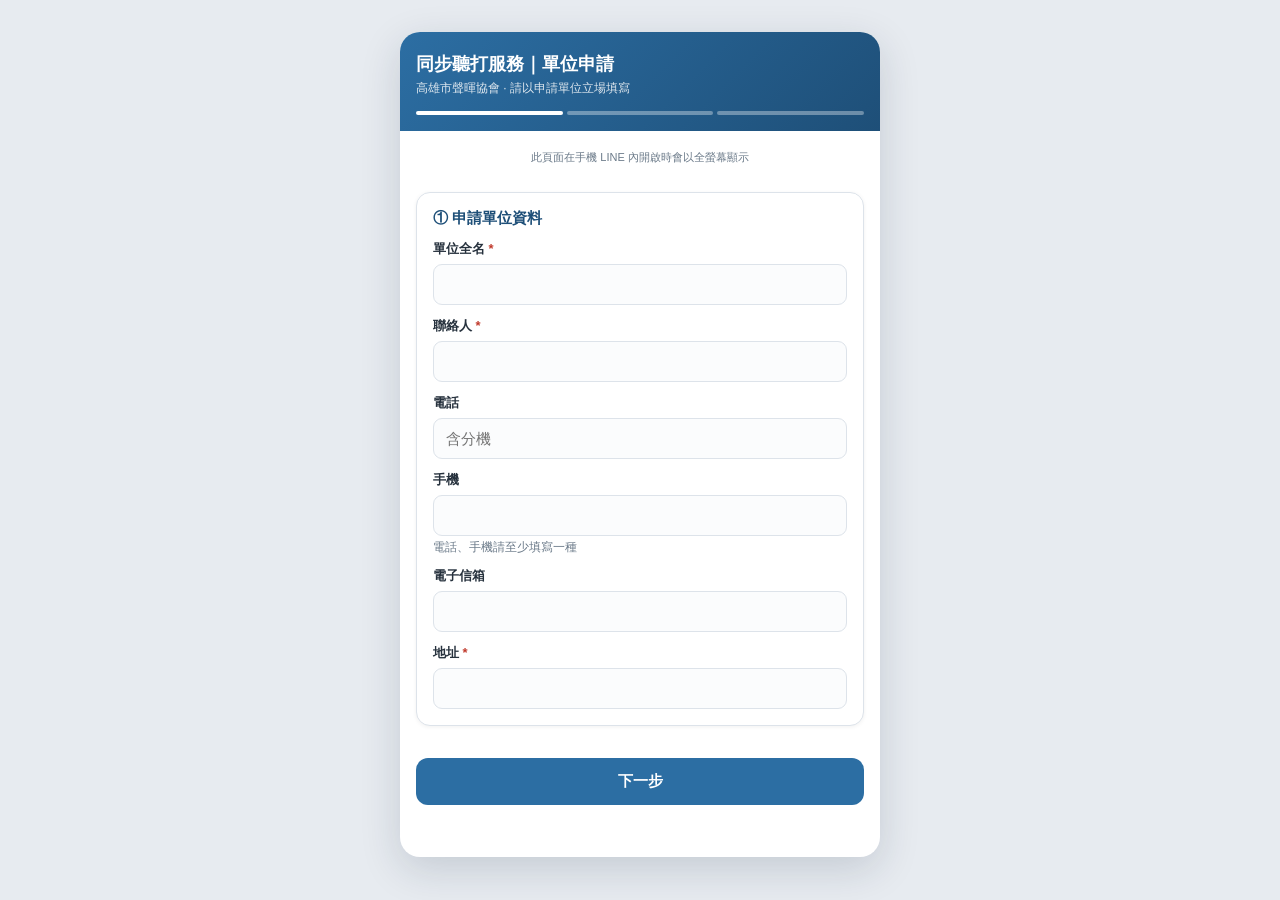
==== liff-org/index.html @ b11aace9 "新增 LIFF 申請頁面" ====
<!DOCTYPE html>
<html lang="zh-Hant">
<head>
<meta charset="UTF-8">
<meta name="viewport" content="width=device-width, initial-scale=1.0, maximum-scale=1.0, user-scalable=no">
<title>高雄市同步聽打服務 - 單位申請</title>
<link rel="stylesheet" href="../assets/style.css">
<script charset="utf-8" src="https://static.line-scdn.net/liff/edge/2/sdk.js"></script>
</head>
<body>

<div class="app-shell">

  <header>
    <h1>同步聽打服務｜單位申請</h1>
    <p>高雄市聲暉協會 · 請以申請單位立場填寫</p>
    <div class="progress">
      <div class="dot active" data-dot="1"></div>
      <div class="dot" data-dot="2"></div>
      <div class="dot" data-dot="3"></div>
    </div>
  </header>
  <p class="desktop-hint">此頁面在手機 LINE 內開啟時會以全螢幕顯示</p>

  <form id="appForm" onsubmit="return false;">

    <!-- STEP 1：單位基本資料 -->
    <div class="step active" data-step="1">
      <div class="card">
        <h2>① 申請單位資料</h2>

        <label class="req">單位全名</label>
        <input type="text" id="orgName" required>

        <label class="req">聯絡人</label>
        <input type="text" id="contactName" required>

        <label>電話</label>
        <input type="tel" id="contactPhone" inputmode="tel" placeholder="含分機">

        <label>手機</label>
        <input type="tel" id="contactMobile" inputmode="tel">
        <div class="hint">電話、手機請至少填寫一種</div>

        <label>電子信箱</label>
        <input type="email" id="contactEmail" inputmode="email">

        <label class="req">地址</label>
        <input type="text" id="orgAddress" required>
      </div>
    </div>

    <!-- STEP 2：申請內容 -->
    <div class="step" data-step="2">
      <div class="card">
        <h2>② 服務內容</h2>

        <label class="req">服務日期</label>
        <input type="date" id="serviceDate" required>

        <div style="display:flex; gap:10px;">
          <div style="flex:1;">
            <label class="req">開始時間</label>
            <input type="time" id="serviceStartTime" required>
          </div>
          <div style="flex:1;">
            <label class="req">結束時間</label>
            <input type="time" id="serviceEndTime" required>
          </div>
        </div>
        <div class="hint">系統會自動換算服務時數</div>

        <label class="req">服務事由</label>
        <textarea id="serviceReason" placeholder="請說明活動性質；不涉及私人商業利益、付費課程需自費申請" required></textarea>

        <label class="req">服務地點</label>
        <input type="text" id="serviceLocation" placeholder="請詳填地址、廳室" required>

        <div style="display:flex; gap:10px;">
          <div style="flex:1;">
            <label class="req">聽語障者人數</label>
            <input type="number" id="deafCount" inputmode="numeric" min="1" required>
          </div>
          <div style="flex:1;">
            <label>來賓人數</label>
            <input type="number" id="guestCount" inputmode="numeric" min="0">
          </div>
        </div>

        <label class="req">服務方式</label>
        <div class="radio-row">
          <label><input type="radio" name="serviceMode" value="現場服務" required> 現場服務</label>
          <label><input type="radio" name="serviceMode" value="線上服務(Google Meet)"> 線上服務（Google Meet）</label>
        </div>

        <label>空間設備（可複選）</label>
        <div class="check-row">
          <label><input type="checkbox" name="equipment" value="聽打員以筆電螢幕協助聽障者個人"> 聽打員以筆電螢幕協助聽障者個人</label>
          <label><input type="checkbox" name="equipment" value="現場投影"> 現場投影</label>
          <label><input type="checkbox" name="equipment" value="需借用移動式投影機及布幕"> 需借用移動式投影機及布幕（自費申請不提供）</label>
        </div>
      </div>
    </div>

    <!-- STEP 3：確認送出 -->
    <div class="step" data-step="3">
      <div class="card">
        <h2>③ 確認申請資料</h2>
        <div id="summaryBox"></div>

        <div class="notice">
          單位申請採「實體用印」方式，不需要在此簽名。送出後系統會產生申請編號，
          本會核章與案號確認後，會提供可列印的完整申請表供貴單位蓋用單位戳章。
        </div>

        <div class="agree">
          <input type="checkbox" id="agreedToTerms" required>
          <span>本單位已詳讀【同步聽打服務申請須知】，保證本申請表所填寫內容及檢附文件均屬實，並知悉遲到逾20分鐘服務將自動取消。</span>
        </div>
      </div>
    </div>

  </form>

  <div class="nav">
    <button class="btn btn-secondary" id="prevBtn" style="display:none;">上一步</button>
    <button class="btn btn-primary" id="nextBtn">下一步</button>
  </div>

  <div id="resultScreen">
    <div class="icon">✅</div>
    <h2>申請已送出</h2>
    <p>申請編號：</p>
    <div class="appid" id="resultAppId">--</div>
    <p class="hint">窗口確認案號與派遣後，會提供可列印的完整申請表供貴單位用印，如有疑問請撥打 0971-300-105（陳先生）</p>
  </div>

  <div id="loadingOverlay">
    <div class="spinner"></div>
    <div>送出中，請稍候...</div>
  </div>

</div><!-- /.app-shell -->

<script>
/* ============================================================
 * 設定區：部署後請填入你的 LIFF ID 與 GAS 網頁應用程式網址
 * （跟個人申請頁面共用同一個 GAS_WEB_APP_URL 即可，同一個後端）
 * ============================================================ */
const LIFF_ID = 'YOUR_ORG_LIFF_ID';
const GAS_WEB_APP_URL = 'YOUR_GAS_WEB_APP_URL';

let currentStep = 1;
const totalSteps = 3;
let lineProfile = { userId: '', displayName: '' };

async function initLiff() {
  try {
    await liff.init({ liffId: LIFF_ID });
    if (!liff.isLoggedIn()) {
      liff.login();
      return;
    }
    const profile = await liff.getProfile();
    lineProfile.userId = profile.userId;
    lineProfile.displayName = profile.displayName;
  } catch (err) {
    console.warn('LIFF 初始化失敗（若在一般瀏覽器測試屬正常現象）', err);
  }
}
initLiff();

const prevBtn = document.getElementById('prevBtn');
const nextBtn = document.getElementById('nextBtn');

function showStep(step) {
  document.querySelectorAll('.step').forEach(el => {
    el.classList.toggle('active', Number(el.dataset.step) === step);
  });
  document.querySelectorAll('.progress .dot').forEach(el => {
    el.classList.toggle('active', Number(el.dataset.dot) <= step);
  });
  prevBtn.style.display = step === 1 ? 'none' : 'block';
  nextBtn.textContent = step === totalSteps ? '確認送出' : '下一步';
  if (step === totalSteps) renderSummary();
  currentStep = step;
}

function validateStep(step) {
  if (step === 1) {
    const orgName = document.getElementById('orgName').value.trim();
    const contactName = document.getElementById('contactName').value.trim();
    const address = document.getElementById('orgAddress').value.trim();
    const phone = document.getElementById('contactPhone').value.trim();
    const mobile = document.getElementById('contactMobile').value.trim();
    if (!orgName || !contactName || !address) { alert('請填寫單位全名、聯絡人與地址'); return false; }
    if (!phone && !mobile) { alert('請至少填寫一種聯絡方式（電話或手機）'); return false; }
  }
  if (step === 2) {
    const required = ['serviceDate', 'serviceStartTime', 'serviceEndTime', 'serviceReason', 'serviceLocation', 'deafCount'];
    for (const id of required) {
      if (!document.getElementById(id).value) { alert('請完整填寫服務內容必填欄位'); return false; }
    }
    if (!document.querySelector('input[name=serviceMode]:checked')) { alert('請選擇服務方式'); return false; }
  }
  if (step === 3) {
    if (!document.getElementById('agreedToTerms').checked) {
      alert('請勾選同意申請須知'); return false;
    }
  }
  return true;
}

nextBtn.addEventListener('click', () => {
  if (!validateStep(currentStep)) return;
  if (currentStep === totalSteps) {
    submitApplication();
    return;
  }
  showStep(currentStep + 1);
  document.querySelector('.app-shell').scrollIntoView({ block: 'start' });
});

prevBtn.addEventListener('click', () => {
  showStep(currentStep - 1);
  document.querySelector('.app-shell').scrollIntoView({ block: 'start' });
});

function renderSummary() {
  const mode = document.querySelector('input[name=serviceMode]:checked');
  const equipment = Array.from(document.querySelectorAll('input[name=equipment]:checked')).map(el => el.value);
  const rows = [
    ['單位全名', document.getElementById('orgName').value],
    ['聯絡人', document.getElementById('contactName').value],
    ['服務日期', document.getElementById('serviceDate').value],
    ['服務時間', document.getElementById('serviceStartTime').value + ' - ' + document.getElementById('serviceEndTime').value],
    ['服務地點', document.getElementById('serviceLocation').value],
    ['聽語障者人數', document.getElementById('deafCount').value],
    ['服務方式', mode ? mode.value : ''],
    ['空間設備', equipment.join('、') || '未勾選'],
  ];
  document.getElementById('summaryBox').innerHTML = rows.map(r =>
    '<div class="summary-item"><span>' + r[0] + '</span><span>' + (r[1] || '-') + '</span></div>'
  ).join('');
}

function calcHours(start, end) {
  if (!start || !end) return '';
  const [sh, sm] = start.split(':').map(Number);
  const [eh, em] = end.split(':').map(Number);
  let diff = (eh * 60 + em) - (sh * 60 + sm);
  if (diff < 0) diff += 24 * 60;
  return (diff / 60).toFixed(1);
}

async function submitApplication() {
  const mode = document.querySelector('input[name=serviceMode]:checked');
  const equipment = Array.from(document.querySelectorAll('input[name=equipment]:checked')).map(el => el.value);
  const start = document.getElementById('serviceStartTime').value;
  const end = document.getElementById('serviceEndTime').value;

  const payload = {
    applicationType: '單位申請',
    lineUserId: lineProfile.userId,
    lineDisplayName: lineProfile.displayName,
    orgName: document.getElementById('orgName').value,
    contactName: document.getElementById('contactName').value,
    contactPhone: document.getElementById('contactPhone').value,
    contactMobile: document.getElementById('contactMobile').value,
    contactEmail: document.getElementById('contactEmail').value,
    orgAddress: document.getElementById('orgAddress').value,
    serviceDate: document.getElementById('serviceDate').value,
    serviceStartTime: start,
    serviceEndTime: end,
    serviceHours: calcHours(start, end),
    serviceReason: document.getElementById('serviceReason').value,
    serviceLocation: document.getElementById('serviceLocation').value,
    deafCount: document.getElementById('deafCount').value,
    serviceMode: mode ? mode.value : '',
    guestCount: document.getElementById('guestCount').value,
    equipment: equipment,
    agreedToTerms: document.getElementById('agreedToTerms').checked
  };

  document.getElementById('loadingOverlay').classList.add('active');

  try {
    const res = await fetch(GAS_WEB_APP_URL, {
      method: 'POST',
      headers: { 'Content-Type': 'text/plain;charset=utf-8' },
      body: JSON.stringify(payload)
    });
    const result = await res.json();

    document.getElementById('loadingOverlay').classList.remove('active');

    if (result.ok) {
      document.getElementById('resultAppId').textContent = result.applicationId;
      document.querySelector('form').style.display = 'none';
      document.querySelector('header .progress').style.display = 'none';
      document.querySelector('.nav').style.display = 'none';
      document.getElementById('resultScreen').classList.add('active');
    } else {
      alert('送出失敗：' + result.error);
    }
  } catch (err) {
    document.getElementById('loadingOverlay').classList.remove('active');
    alert('連線發生錯誤，請稍後再試：' + err.message);
  }
}
</script>

</body>
</html>
---- assets/style.css ----
/* ============================================================
 * 高雄市同步聽打服務 - 線上申請系統 共用樣式
 * 個人申請 / 單位申請 兩個頁面共用這份 CSS
 * ============================================================ */

:root{
  --primary:#2c6ea3;
  --primary-dark:#1e4f78;
  --accent:#e8a33d;
  --bg:#e7ebf0;
  --card:#ffffff;
  --border:#dde3ea;
  --text:#26313d;
  --muted:#6b7a89;
  --danger:#c0392b;
  --ok:#2f9e5b;
}
*{box-sizing:border-box;}
html,body{height:100%;}
body{
  margin:0; font-family:"PingFang TC","Noto Sans TC","Microsoft JhengHei",sans-serif;
  background:var(--bg); color:var(--text);
}

/* ---------- App Shell（手機滿版，電腦/平板置中成卡片） ---------- */
.app-shell{
  max-width:480px; margin:0 auto; background:var(--card);
  min-height:100vh; position:relative; padding-bottom:32px;
}
@media (min-width:640px){
  body{padding:32px 0;}
  .app-shell{
    min-height:auto; border-radius:20px; overflow:hidden;
    box-shadow:0 12px 40px rgba(20,40,60,.16);
  }
}

header{
  background:linear-gradient(135deg,var(--primary),var(--primary-dark));
  color:#fff; padding:20px 16px 16px;
}
header h1{margin:0 0 4px; font-size:18px;}
header p{margin:0; font-size:12px; opacity:.85;}

.progress{display:flex; gap:4px; margin-top:14px;}
.progress .dot{flex:1; height:4px; border-radius:2px; background:rgba(255,255,255,.35); transition:background .2s;}
.progress .dot.active{background:#fff;}

.step{display:none; padding:16px;}
.step.active{display:block; animation:fadeIn .18s ease;}
@keyframes fadeIn{from{opacity:0; transform:translateY(4px);} to{opacity:1; transform:translateY(0);}}

.card{
  background:var(--card); border-radius:14px; padding:16px;
  box-shadow:0 1px 4px rgba(0,0,0,.06); margin-bottom:12px; border:1px solid var(--border);
}
.card h2{font-size:15px; margin:0 0 12px; color:var(--primary-dark);}

label{display:block; font-size:13px; font-weight:600; margin:12px 0 6px; color:var(--text);}
label.req::after{content:" *"; color:var(--danger);}

input[type=text], input[type=tel], input[type=email], input[type=number],
input[type=date], input[type=time], textarea, select{
  width:100%; padding:11px 12px; border:1px solid var(--border); border-radius:9px;
  font-size:15px; background:#fbfcfd; font-family:inherit; transition:border-color .15s, box-shadow .15s;
}
input:focus, textarea:focus, select:focus{
  outline:none; border-color:var(--primary); box-shadow:0 0 0 3px rgba(44,110,163,.15);
}
textarea{min-height:70px; resize:vertical;}
.hint{font-size:11.5px; color:var(--muted); margin-top:4px;}

.radio-row, .check-row{display:flex; flex-direction:column; gap:8px; margin-top:6px;}
.radio-row label, .check-row label{
  display:flex; align-items:center; gap:8px; font-weight:400; margin:0; cursor:pointer;
  padding:10px 12px; border:1px solid var(--border); border-radius:9px; background:#fbfcfd;
  transition:border-color .15s, background .15s;
}
.radio-row input, .check-row input{width:18px; height:18px; accent-color:var(--primary); flex-shrink:0;}
.radio-row label:has(input:checked), .check-row label:has(input:checked){
  border-color:var(--primary); background:#eef4fa;
}

.upload-box{
  border:2px dashed var(--border); border-radius:12px; padding:16px; text-align:center;
  color:var(--muted); font-size:13px; position:relative; overflow:hidden; margin-top:6px;
  cursor:pointer; transition:border-color .15s;
}
.upload-box:hover{border-color:var(--primary);}
.upload-box img{max-width:100%; border-radius:8px; margin-top:8px;}
.upload-box input[type=file]{
  position:absolute; inset:0; opacity:0; cursor:pointer;
}
.upload-btn{
  display:inline-block; background:var(--primary); color:#fff; padding:8px 16px;
  border-radius:20px; font-size:13px; margin-top:4px; pointer-events:none;
}

#sigCanvas{
  width:100%; height:160px; border:1px solid var(--border); border-radius:10px;
  background:#fff; touch-action:none; display:block; cursor:crosshair;
}
.sig-actions{display:flex; justify-content:flex-end; margin-top:8px;}
.btn-ghost{
  background:none; border:1px solid var(--border); color:var(--muted);
  padding:6px 14px; border-radius:18px; font-size:12.5px; cursor:pointer;
}
.btn-ghost:hover{border-color:var(--primary); color:var(--primary);}

.nav{display:flex; gap:10px; padding:4px 16px 20px;}
.btn{
  flex:1; padding:14px; border:none; border-radius:12px; font-size:15px; font-weight:600;
  cursor:pointer; transition:opacity .15s, transform .1s;
}
.btn:active{transform:scale(.98);}
.btn-primary{background:var(--primary); color:#fff;}
@media (hover:hover){ .btn-primary:hover{background:var(--primary-dark);} }
.btn-secondary{background:#fff; color:var(--primary); border:1px solid var(--primary);}
.btn:disabled{opacity:.5; cursor:not-allowed;}

.summary-item{display:flex; justify-content:space-between; gap:12px; font-size:13.5px; padding:7px 0; border-bottom:1px dashed var(--border);}
.summary-item span:first-child{color:var(--muted); flex-shrink:0;}
.summary-item span:last-child{text-align:right;}

.notice{
  background:#fff6e6; border:1px solid #f0d59a; border-radius:10px; padding:12px;
  font-size:12.5px; color:#7a5c12; margin-top:14px; line-height:1.6;
}

.agree{display:flex; align-items:flex-start; gap:8px; font-size:12.5px; color:var(--muted); margin-top:14px;}
.agree input{margin-top:2px; accent-color:var(--primary);}

#resultScreen{display:none; padding:40px 20px; text-align:center;}
#resultScreen.active{display:block; animation:fadeIn .25s ease;}
#resultScreen .icon{font-size:48px;}
#resultScreen h2{margin:12px 0 6px;}
#resultScreen .appid{
  display:inline-block; background:#eef4fa; color:var(--primary-dark); font-weight:700;
  padding:8px 16px; border-radius:10px; margin:10px 0; letter-spacing:.5px;
}

#loadingOverlay{
  position:absolute; inset:0; background:rgba(255,255,255,.92); display:none;
  align-items:center; justify-content:center; flex-direction:column; z-index:99; gap:10px;
  min-height:100%;
}
#loadingOverlay.active{display:flex;}
.spinner{width:34px; height:34px; border:3px solid var(--border); border-top-color:var(--primary); border-radius:50%; animation:spin 1s linear infinite;}
@keyframes spin{to{transform:rotate(360deg);}}

.errmsg{color:var(--danger); font-size:12.5px; margin-top:6px; display:none;}

/* 桌面/平板下瀏覽用的簡易導覽提示（LINE 內建瀏覽器不會顯示，純網頁測試時看得到） */
.desktop-hint{
  display:none; text-align:center; font-size:11px; color:var(--muted); padding:8px 16px 0;
}
@media (min-width:640px){
  .desktop-hint{display:block;}
}
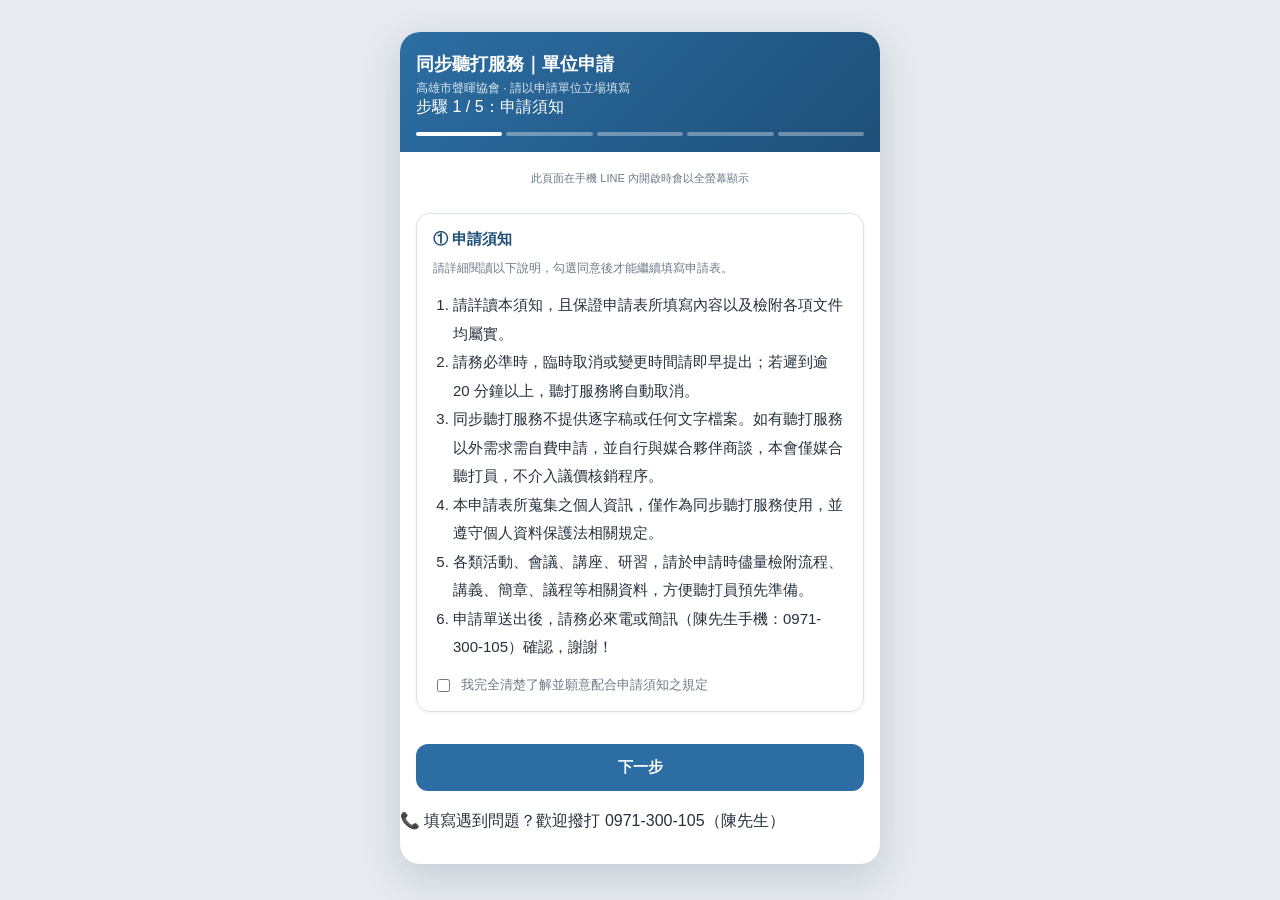
==== commit c5c38448: "Update index.html" ====
--- a/liff-org/index.html
+++ b/liff-org/index.html
@@ -14,20 +14,45 @@
   <header>
     <h1>同步聽打服務｜單位申請</h1>
     <p>高雄市聲暉協會 · 請以申請單位立場填寫</p>
+    <div class="progress-text" id="progressText">步驟 1 / 5：申請須知</div>
     <div class="progress">
       <div class="dot active" data-dot="1"></div>
       <div class="dot" data-dot="2"></div>
       <div class="dot" data-dot="3"></div>
+      <div class="dot" data-dot="4"></div>
+      <div class="dot" data-dot="5"></div>
     </div>
   </header>
   <p class="desktop-hint">此頁面在手機 LINE 內開啟時會以全螢幕顯示</p>
 
   <form id="appForm" onsubmit="return false;">
 
-    <!-- STEP 1：單位基本資料 -->
+    <!-- STEP 1：申請須知 -->
     <div class="step active" data-step="1">
       <div class="card">
-        <h2>① 申請單位資料</h2>
+        <h2>① 申請須知</h2>
+        <p class="hint">請詳細閱讀以下說明，勾選同意後才能繼續填寫申請表。</p>
+        <ol style="padding-left:20px; font-size:15px; line-height:1.9; color:var(--text);">
+          <li>請詳讀本須知，且保證申請表所填寫內容以及檢附各項文件均屬實。</li>
+          <li>請務必準時，臨時取消或變更時間請即早提出；若遲到逾 20 分鐘以上，聽打服務將自動取消。</li>
+          <li>同步聽打服務不提供逐字稿或任何文字檔案。如有聽打服務以外需求需自費申請，並自行與媒合夥伴商談，本會僅媒合聽打員，不介入議價核銷程序。</li>
+          <li>本申請表所蒐集之個人資訊，僅作為同步聽打服務使用，並遵守個人資料保護法相關規定。</li>
+          <li>各類活動、會議、講座、研習，請於申請時儘量檢附流程、講義、簡章、議程等相關資料，方便聽打員預先準備。</li>
+          <li>申請單送出後，請務必來電或簡訊（陳先生手機：0971-300-105）確認，謝謝！</li>
+        </ol>
+
+        <div class="agree">
+          <input type="checkbox" id="agreedToGuideline" required>
+          <span>我完全清楚了解並願意配合申請須知之規定</span>
+        </div>
+        <div class="errmsg" id="guidelineError">請先勾選同意申請須知才能繼續</div>
+      </div>
+    </div>
+
+    <!-- STEP 2：單位基本資料 -->
+    <div class="step" data-step="2">
+      <div class="card">
+        <h2>② 申請單位資料</h2>
 
         <label class="req">單位全名</label>
         <input type="text" id="orgName" required>
@@ -50,10 +75,10 @@
       </div>
     </div>
 
-    <!-- STEP 2：申請內容 -->
-    <div class="step" data-step="2">
+    <!-- STEP 3：申請內容 -->
+    <div class="step" data-step="3">
       <div class="card">
-        <h2>② 服務內容</h2>
+        <h2>③ 服務內容</h2>
 
         <label class="req">服務日期</label>
         <input type="date" id="serviceDate" required>
@@ -102,10 +127,38 @@
       </div>
     </div>
 
-    <!-- STEP 3：確認送出 -->
-    <div class="step" data-step="3">
+    <!-- STEP 4：參考資料 -->
+    <div class="step" data-step="4">
       <div class="card">
-        <h2>③ 確認申請資料</h2>
+        <h2>④ 參考資料提供</h2>
+        <label class="req">是否有檔案方便事先提供聽打員參考？</label>
+        <div class="hint">例如活動流程、講義、簡章、議程等，有助於聽打員預先準備專有名詞。</div>
+        <div class="radio-row">
+          <label><input type="radio" name="hasRefFile" value="有" required> 有</label>
+          <label><input type="radio" name="hasRefFile" value="無" required> 無</label>
+        </div>
+
+        <div id="refFileSection" style="display:none; margin-top:8px;">
+          <label>上傳檔案</label>
+          <div class="upload-box" id="refFileBox">
+            <span class="upload-btn">點此選擇檔案</span>
+            <input type="file" id="refFile" accept=".doc,.docx,.pdf,.ppt,.pptx">
+            <div id="refFilePreviewWrap" class="hint"></div>
+          </div>
+          <div class="hint">支援 doc / docx / pdf / ppt / pptx</div>
+
+          <div class="agree" style="margin-top:14px;">
+            <input type="checkbox" id="deferRefFile">
+            <span>目前手邊沒有檔案，我選擇之後再補上傳（不影響本次申請送出）</span>
+          </div>
+        </div>
+      </div>
+    </div>
+
+    <!-- STEP 5：確認送出 -->
+    <div class="step" data-step="5">
+      <div class="card">
+        <h2>⑤ 確認申請資料</h2>
         <div id="summaryBox"></div>
 
         <div class="notice">
@@ -140,6 +193,8 @@
     <div>送出中，請稍候...</div>
   </div>
 
+  <div class="helpbar">📞 填寫遇到問題？歡迎撥打 0971-300-105（陳先生）</div>
+
 </div><!-- /.app-shell -->
 
 <script>
@@ -151,7 +206,8 @@
 const GAS_WEB_APP_URL = 'YOUR_GAS_WEB_APP_URL';
 
 let currentStep = 1;
-const totalSteps = 3;
+const totalSteps = 5;
+const stepTitles = ['申請須知', '申請單位資料', '服務內容', '參考資料提供', '確認申請資料'];
 let lineProfile = { userId: '', displayName: '' };
 
 async function initLiff() {
@@ -172,6 +228,31 @@
 
 const prevBtn = document.getElementById('prevBtn');
 const nextBtn = document.getElementById('nextBtn');
+
+// ---------- 參考資料檔案 ----------
+const refFileInput = document.getElementById('refFile');
+refFileInput.addEventListener('change', () => {
+  const file = refFileInput.files[0];
+  if (!file) return;
+  const reader = new FileReader();
+  reader.onload = (e) => {
+    document.getElementById('refFilePreviewWrap').textContent = '已選擇檔案：' + file.name;
+    refFileInput.dataset.base64 = e.target.result;
+    refFileInput.dataset.fileName = file.name;
+  };
+  reader.readAsDataURL(file);
+});
+
+document.getElementById('deferRefFile').addEventListener('change', function () {
+  refFileInput.disabled = this.checked;
+  document.getElementById('refFileBox').style.opacity = this.checked ? '.4' : '1';
+});
+
+document.querySelectorAll('input[name=hasRefFile]').forEach(radio => {
+  radio.addEventListener('change', () => {
+    document.getElementById('refFileSection').style.display = radio.value === '有' && radio.checked ? 'block' : 'none';
+  });
+});
 
 function showStep(step) {
   document.querySelectorAll('.step').forEach(el => {
@@ -182,12 +263,20 @@
   });
   prevBtn.style.display = step === 1 ? 'none' : 'block';
   nextBtn.textContent = step === totalSteps ? '確認送出' : '下一步';
+  document.getElementById('progressText').textContent = '步驟 ' + step + ' / ' + totalSteps + '：' + stepTitles[step - 1];
   if (step === totalSteps) renderSummary();
   currentStep = step;
 }
 
 function validateStep(step) {
   if (step === 1) {
+    if (!document.getElementById('agreedToGuideline').checked) {
+      document.getElementById('guidelineError').style.display = 'block';
+      return false;
+    }
+    document.getElementById('guidelineError').style.display = 'none';
+  }
+  if (step === 2) {
     const orgName = document.getElementById('orgName').value.trim();
     const contactName = document.getElementById('contactName').value.trim();
     const address = document.getElementById('orgAddress').value.trim();
@@ -196,14 +285,24 @@
     if (!orgName || !contactName || !address) { alert('請填寫單位全名、聯絡人與地址'); return false; }
     if (!phone && !mobile) { alert('請至少填寫一種聯絡方式（電話或手機）'); return false; }
   }
-  if (step === 2) {
+  if (step === 3) {
     const required = ['serviceDate', 'serviceStartTime', 'serviceEndTime', 'serviceReason', 'serviceLocation', 'deafCount'];
     for (const id of required) {
       if (!document.getElementById(id).value) { alert('請完整填寫服務內容必填欄位'); return false; }
     }
     if (!document.querySelector('input[name=serviceMode]:checked')) { alert('請選擇服務方式'); return false; }
   }
-  if (step === 3) {
+  if (step === 4) {
+    const hasRef = document.querySelector('input[name=hasRefFile]:checked');
+    if (!hasRef) { alert('請選擇是否有檔案提供聽打員參考'); return false; }
+    if (hasRef.value === '有') {
+      const deferred = document.getElementById('deferRefFile').checked;
+      if (!deferred && !refFileInput.dataset.base64) {
+        alert('請上傳檔案，或勾選「之後再補上傳」'); return false;
+      }
+    }
+  }
+  if (step === 5) {
     if (!document.getElementById('agreedToTerms').checked) {
       alert('請勾選同意申請須知'); return false;
     }
@@ -229,6 +328,11 @@
 function renderSummary() {
   const mode = document.querySelector('input[name=serviceMode]:checked');
   const equipment = Array.from(document.querySelectorAll('input[name=equipment]:checked')).map(el => el.value);
+  const hasRef = document.querySelector('input[name=hasRefFile]:checked');
+  let refStatus = '無';
+  if (hasRef && hasRef.value === '有') {
+    refStatus = document.getElementById('deferRefFile').checked ? '有，之後補上傳' : '有，已上傳';
+  }
   const rows = [
     ['單位全名', document.getElementById('orgName').value],
     ['聯絡人', document.getElementById('contactName').value],
@@ -238,6 +342,7 @@
     ['聽語障者人數', document.getElementById('deafCount').value],
     ['服務方式', mode ? mode.value : ''],
     ['空間設備', equipment.join('、') || '未勾選'],
+    ['參考資料', refStatus],
   ];
   document.getElementById('summaryBox').innerHTML = rows.map(r =>
     '<div class="summary-item"><span>' + r[0] + '</span><span>' + (r[1] || '-') + '</span></div>'
@@ -259,10 +364,18 @@
   const start = document.getElementById('serviceStartTime').value;
   const end = document.getElementById('serviceEndTime').value;
 
+  const hasRef = document.querySelector('input[name=hasRefFile]:checked');
+  const deferred = document.getElementById('deferRefFile').checked;
+  let refFileStatus = '無';
+  if (hasRef && hasRef.value === '有') {
+    refFileStatus = deferred ? '有-後續補上傳' : '有-已上傳';
+  }
+
   const payload = {
     applicationType: '單位申請',
     lineUserId: lineProfile.userId,
     lineDisplayName: lineProfile.displayName,
+    agreedToGuideline: document.getElementById('agreedToGuideline').checked,
     orgName: document.getElementById('orgName').value,
     contactName: document.getElementById('contactName').value,
     contactPhone: document.getElementById('contactPhone').value,
@@ -279,17 +392,35 @@
     serviceMode: mode ? mode.value : '',
     guestCount: document.getElementById('guestCount').value,
     equipment: equipment,
+    refFileStatus: refFileStatus,
+    refFile: (hasRef && hasRef.value === '有' && !deferred) ? (refFileInput.dataset.base64 || '') : '',
+    refFileName: refFileInput.dataset.fileName || '',
     agreedToTerms: document.getElementById('agreedToTerms').checked
   };
 
+  if (GAS_WEB_APP_URL === 'YOUR_GAS_WEB_APP_URL' || !GAS_WEB_APP_URL) {
+    alert('系統尚未設定完成（GAS_WEB_APP_URL 未填入），請聯絡管理員');
+    return;
+  }
+
   document.getElementById('loadingOverlay').classList.add('active');
+
+  const controller = new AbortController();
+  const timeoutId = setTimeout(() => controller.abort(), 20000);
 
   try {
     const res = await fetch(GAS_WEB_APP_URL, {
       method: 'POST',
       headers: { 'Content-Type': 'text/plain;charset=utf-8' },
-      body: JSON.stringify(payload)
+      body: JSON.stringify(payload),
+      signal: controller.signal
     });
+    clearTimeout(timeoutId);
+
+    if (!res.ok) {
+      throw new Error('伺服器回應異常（狀態碼 ' + res.status + '），請確認 Apps Script 是否已重新部署');
+    }
+
     const result = await res.json();
 
     document.getElementById('loadingOverlay').classList.remove('active');
@@ -304,8 +435,13 @@
       alert('送出失敗：' + result.error);
     }
   } catch (err) {
+    clearTimeout(timeoutId);
     document.getElementById('loadingOverlay').classList.remove('active');
-    alert('連線發生錯誤，請稍後再試：' + err.message);
+    if (err.name === 'AbortError') {
+      alert('連線逾時（20秒無回應）。常見原因：\n1. Apps Script 部署的「誰可以存取」沒有設成「Anyone」\n2. 改完程式碼後沒有重新部署新版本\n\n請聯絡管理員檢查');
+    } else {
+      alert('連線發生錯誤，請稍後再試：' + err.message);
+    }
   }
 }
 </script>
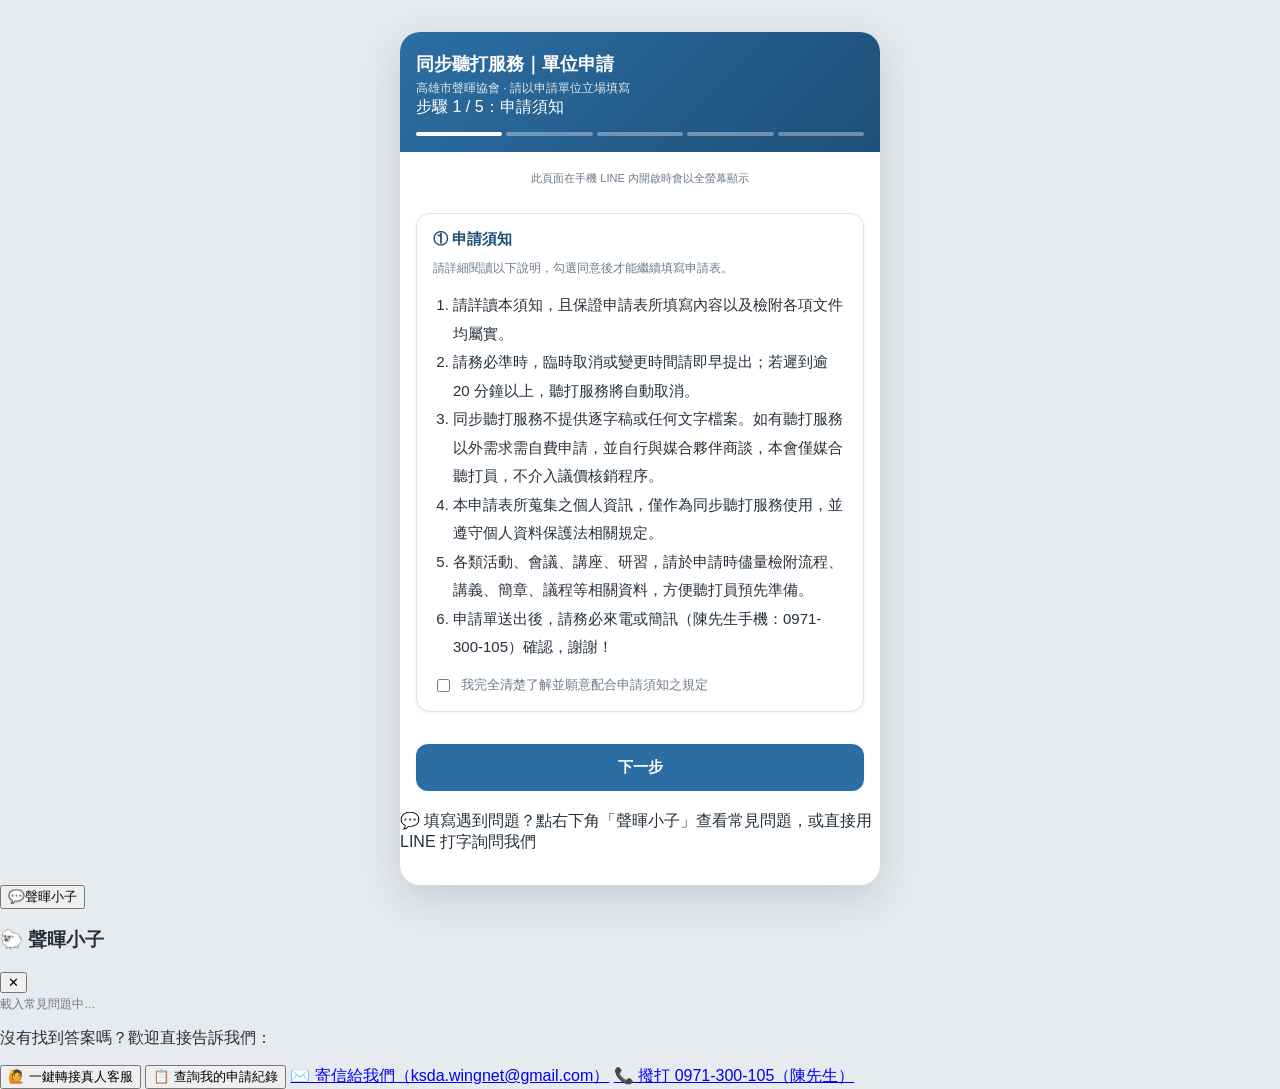
==== commit 28f1d8a0: "Update index.html" ====
--- a/liff-org/index.html
+++ b/liff-org/index.html
@@ -170,6 +170,11 @@
           <input type="checkbox" id="agreedToTerms" required>
           <span>本單位已詳讀【同步聽打服務申請須知】，保證本申請表所填寫內容及檢附文件均屬實，並知悉遲到逾20分鐘服務將自動取消。</span>
         </div>
+
+        <div class="agree">
+          <input type="checkbox" id="saveProfile">
+          <span>儲存本單位資料（全名、聯絡人、聯絡方式、地址），下次申請自動帶入，不用重填</span>
+        </div>
       </div>
     </div>
 
@@ -193,17 +198,37 @@
     <div>送出中，請稍候...</div>
   </div>
 
-  <div class="helpbar">📞 填寫遇到問題？歡迎撥打 0971-300-105（陳先生）</div>
+  <div class="helpbar">💬 填寫遇到問題？點右下角「聲暉小子」查看常見問題，或直接用 LINE 打字詢問我們</div>
 
 </div><!-- /.app-shell -->
+
+<button class="mascot-fab" id="mascotFab" aria-label="開啟聲暉小子問答小幫手">
+  <span>💬</span><span class="mascot-label">聲暉小子</span>
+</button>
+
+<div class="mascot-overlay" id="mascotOverlay"></div>
+<div class="mascot-panel" id="mascotPanel">
+  <div class="mascot-header">
+    <h3>🐑 聲暉小子</h3>
+    <button class="mascot-close" id="mascotClose" aria-label="關閉問答視窗">✕</button>
+  </div>
+  <div id="mascotFaqList"><div class="hint">載入常見問題中…</div></div>
+  <div class="mascot-contact">
+    <p>沒有找到答案嗎？歡迎直接告訴我們：</p>
+    <button type="button" class="mascot-contact-btn" id="mascotLineLink" style="cursor:pointer;">🙋 一鍵轉接真人客服</button>
+    <button type="button" class="mascot-contact-btn" id="mascotQueryLink" style="cursor:pointer;">📋 查詢我的申請紀錄</button>
+    <a class="mascot-contact-btn" href="mailto:ksda.wingnet@gmail.com">✉️ 寄信給我們（ksda.wingnet@gmail.com）</a>
+    <a class="mascot-contact-btn" href="tel:0971300105">📞 撥打 0971-300-105（陳先生）</a>
+  </div>
+</div>
 
 <script>
 /* ============================================================
  * 設定區：部署後請填入你的 LIFF ID 與 GAS 網頁應用程式網址
  * （跟個人申請頁面共用同一個 GAS_WEB_APP_URL 即可，同一個後端）
  * ============================================================ */
-const LIFF_ID = 'YOUR_ORG_LIFF_ID';
-const GAS_WEB_APP_URL = 'YOUR_GAS_WEB_APP_URL';
+const LIFF_ID = '2011203313-nAUNGiIG';
+const GAS_WEB_APP_URL = 'https://script.google.com/macros/s/AKfycbwl7a_yukykggYij2p-kk_0wO-GZD8eDRiqaxwc6KQa_uGYaX4xxFSsqid0-zHxUBY/exec';
 
 let currentStep = 1;
 const totalSteps = 5;
@@ -220,11 +245,35 @@
     const profile = await liff.getProfile();
     lineProfile.userId = profile.userId;
     lineProfile.displayName = profile.displayName;
+    await fetchSavedProfile();
   } catch (err) {
     console.warn('LIFF 初始化失敗（若在一般瀏覽器測試屬正常現象）', err);
   }
 }
 initLiff();
+
+async function fetchSavedProfile() {
+  if (!lineProfile.userId || GAS_WEB_APP_URL === 'YOUR_GAS_WEB_APP_URL') return;
+  try {
+    const res = await fetch(GAS_WEB_APP_URL, {
+      method: 'POST',
+      headers: { 'Content-Type': 'text/plain;charset=utf-8' },
+      body: JSON.stringify({ action: 'getSavedProfile', lineUserId: lineProfile.userId, applicationType: '單位申請' })
+    });
+    const result = await res.json();
+    if (result.ok && result.profile) {
+      const p = result.profile;
+      document.getElementById('orgName').value = p.name || '';
+      document.getElementById('contactName').value = p.contactName || '';
+      document.getElementById('contactMobile').value = p.contactSms || '';
+      document.getElementById('contactPhone').value = p.contactPhone || '';
+      document.getElementById('contactEmail').value = p.contactEmail || '';
+      document.getElementById('orgAddress').value = p.orgAddress || '';
+    }
+  } catch (err) {
+    console.warn('查詢已儲存資料失敗（不影響表單正常填寫）', err);
+  }
+}
 
 const prevBtn = document.getElementById('prevBtn');
 const nextBtn = document.getElementById('nextBtn');
@@ -395,7 +444,8 @@
     refFileStatus: refFileStatus,
     refFile: (hasRef && hasRef.value === '有' && !deferred) ? (refFileInput.dataset.base64 || '') : '',
     refFileName: refFileInput.dataset.fileName || '',
-    agreedToTerms: document.getElementById('agreedToTerms').checked
+    agreedToTerms: document.getElementById('agreedToTerms').checked,
+    saveProfile: document.getElementById('saveProfile').checked
   };
 
   if (GAS_WEB_APP_URL === 'YOUR_GAS_WEB_APP_URL' || !GAS_WEB_APP_URL) {
@@ -431,6 +481,7 @@
       document.querySelector('header .progress').style.display = 'none';
       document.querySelector('.nav').style.display = 'none';
       document.getElementById('resultScreen').classList.add('active');
+      sendConfirmationCard_(result.applicationId);
     } else {
       alert('送出失敗：' + result.error);
     }
@@ -444,6 +495,108 @@
     }
   }
 }
+
+// ---------- 送出確認圖卡（用 liff.sendMessages，不佔用推播訊息額度） ----------
+async function sendConfirmationCard_(applicationId) {
+  if (typeof liff === 'undefined' || !liff.isInClient || !liff.isInClient()) return;
+  try {
+    await liff.sendMessages([{
+      type: 'flex',
+      altText: '申請已送出：' + applicationId,
+      contents: {
+        type: 'bubble',
+        header: {
+          type: 'box', layout: 'vertical', backgroundColor: '#0f5c96', paddingAll: '16px',
+          contents: [{ type: 'text', text: '✅ 申請已送出', color: '#ffffff', weight: 'bold', size: 'lg' }]
+        },
+        body: {
+          type: 'box', layout: 'vertical', spacing: 'sm', paddingAll: '16px',
+          contents: [
+            { type: 'text', text: '申請編號', size: 'sm', color: '#888888' },
+            { type: 'text', text: applicationId, weight: 'bold', size: 'xl', color: '#0f5c96' },
+            { type: 'separator', margin: 'md' },
+            { type: 'text', text: '輸入「查詢紀錄」可隨時查看申請狀態，如需取消可從查詢結果直接操作。', size: 'sm', color: '#888888', margin: 'md', wrap: true }
+          ]
+        }
+      }
+    }]);
+  } catch (err) {
+    console.warn('傳送確認圖卡失敗（不影響申請已送出）', err);
+  }
+}
+
+// ---------- 聲暉小子：FAQ 浮動小幫手 ----------
+let mascotFaqLoaded = false;
+
+function openMascotPanel() {
+  document.getElementById('mascotOverlay').classList.add('active');
+  document.getElementById('mascotPanel').classList.add('active');
+  if (!mascotFaqLoaded) loadMascotFaq();
+}
+function closeMascotPanel() {
+  document.getElementById('mascotOverlay').classList.remove('active');
+  document.getElementById('mascotPanel').classList.remove('active');
+}
+document.getElementById('mascotFab').addEventListener('click', openMascotPanel);
+document.getElementById('mascotClose').addEventListener('click', closeMascotPanel);
+document.getElementById('mascotOverlay').addEventListener('click', closeMascotPanel);
+
+async function loadMascotFaq() {
+  const listEl = document.getElementById('mascotFaqList');
+  if (GAS_WEB_APP_URL === 'YOUR_GAS_WEB_APP_URL') {
+    listEl.innerHTML = '<div class="hint">系統尚未設定完成，請聯絡管理員</div>';
+    return;
+  }
+  try {
+    const res = await fetch(GAS_WEB_APP_URL, {
+      method: 'POST',
+      headers: { 'Content-Type': 'text/plain;charset=utf-8' },
+      body: JSON.stringify({ action: 'getFaq' })
+    });
+    const result = await res.json();
+    if (!result.ok || !result.faq) throw new Error('no faq');
+    renderMascotFaq(result.faq);
+    mascotFaqLoaded = true;
+  } catch (err) {
+    listEl.innerHTML = '<div class="hint">常見問題載入失敗，請稍後再試，或直接透過下方管道詢問我們。</div>';
+  }
+}
+
+function renderMascotFaq(items) {
+  const listEl = document.getElementById('mascotFaqList');
+  listEl.innerHTML = items.map(function (item, i) {
+    return '<div class="mascot-faq-item">' +
+      '<button class="mascot-faq-q" data-idx="' + i + '" type="button">' + item.q + '<span class="arrow">›</span></button>' +
+      '<div class="mascot-faq-a" id="mascotFaqA' + i + '">' + item.a + '</div>' +
+    '</div>';
+  }).join('');
+  listEl.querySelectorAll('.mascot-faq-q').forEach(function (btn) {
+    btn.addEventListener('click', function () {
+      btn.classList.toggle('open');
+      document.getElementById('mascotFaqA' + btn.dataset.idx).classList.toggle('open');
+    });
+  });
+}
+
+document.getElementById('mascotLineLink').addEventListener('click', async function () {
+  await sendQuickMessage_('真人客服');
+});
+document.getElementById('mascotQueryLink').addEventListener('click', async function () {
+  await sendQuickMessage_('查詢紀錄');
+});
+
+async function sendQuickMessage_(text) {
+  if (typeof liff !== 'undefined' && liff.isInClient && liff.isInClient()) {
+    try {
+      await liff.sendMessages([{ type: 'text', text: text }]);
+      liff.closeWindow();
+      return;
+    } catch (err) {
+      console.warn('自動送出訊息失敗，改用提示方式', err);
+    }
+  }
+  alert('請回到 LINE 對話框，直接輸入「' + text + '」即可。');
+}
 </script>
 
 </body>
